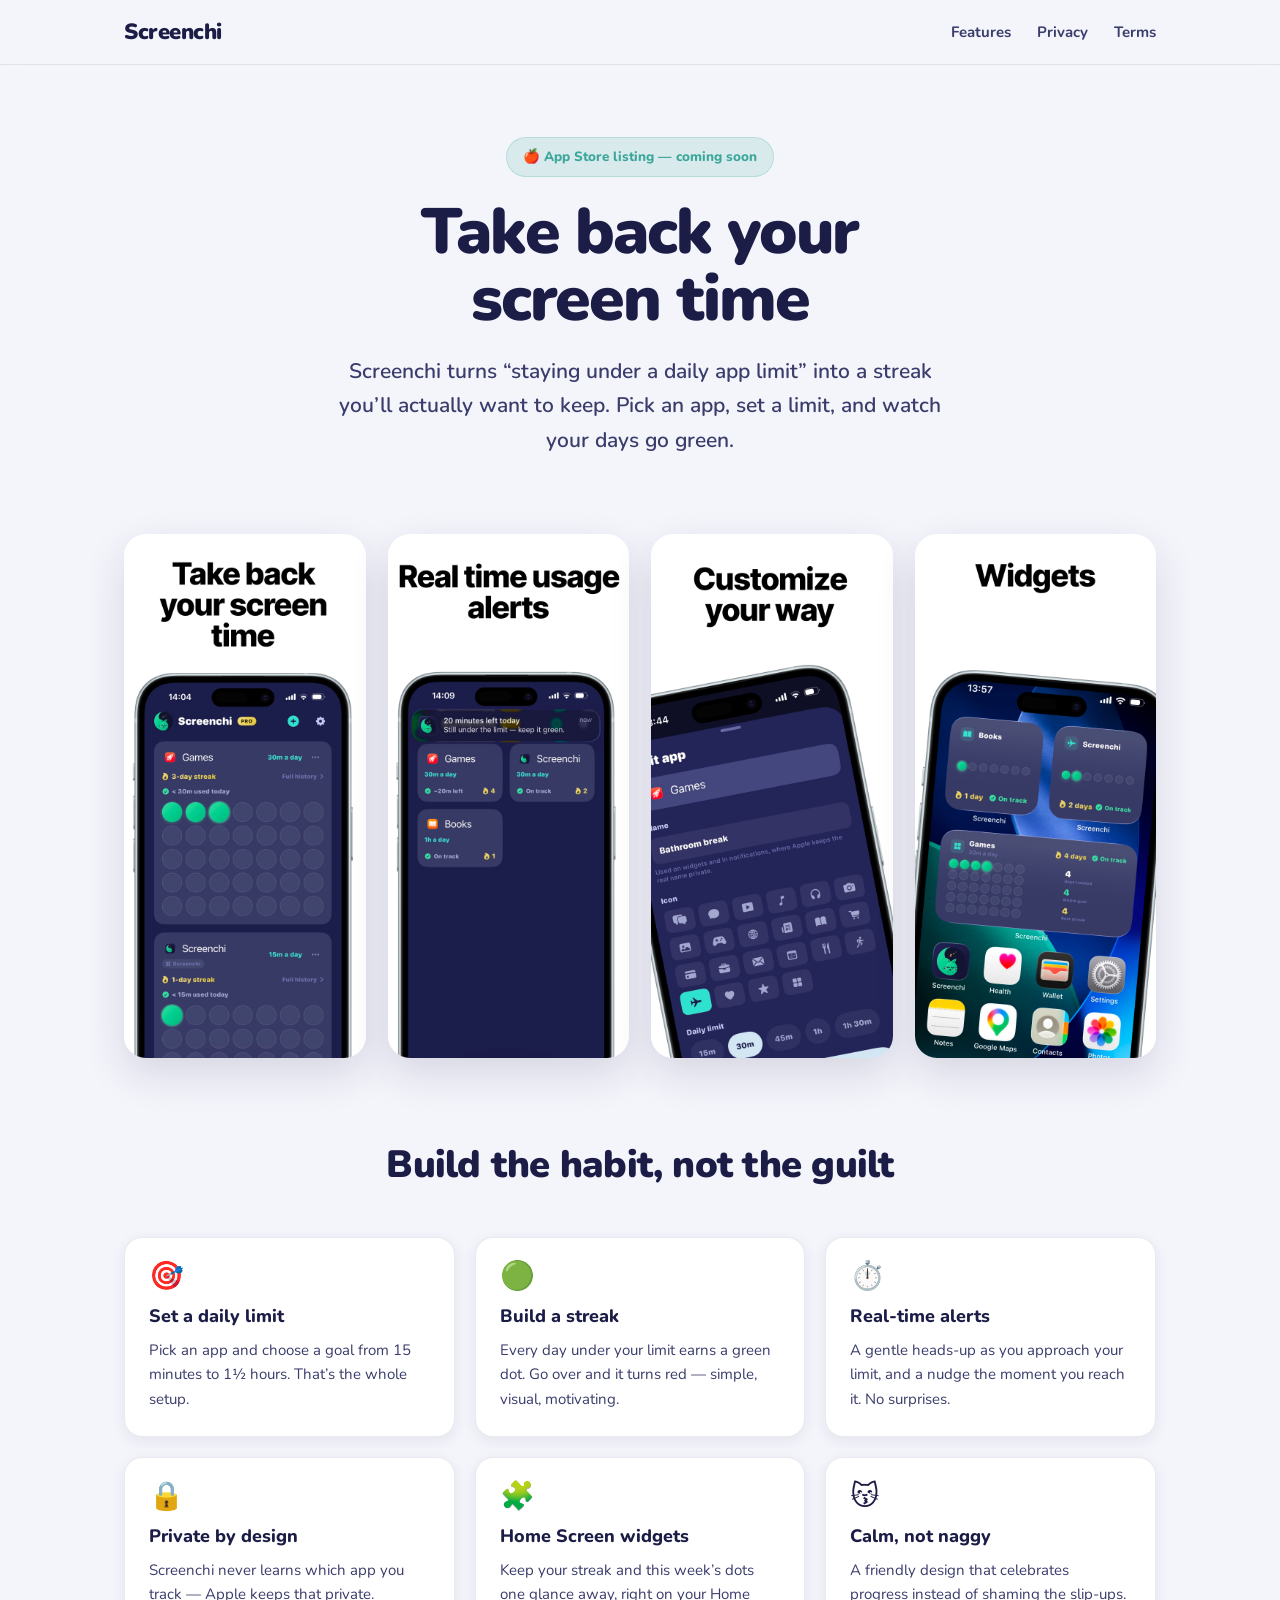
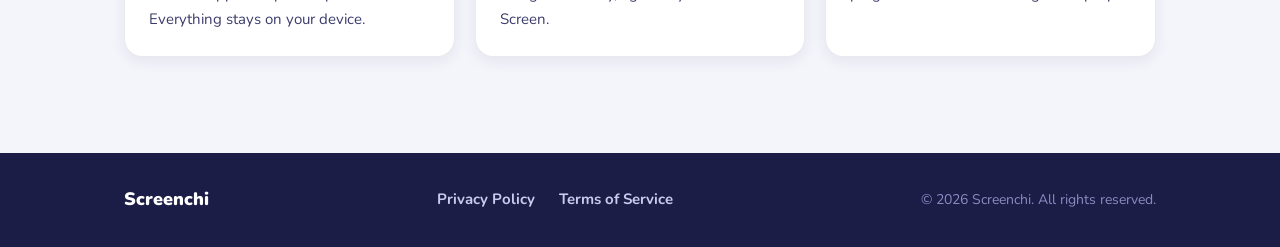
==== screenchi/index.html @ 092edccf "added /screenchi" ====
<!doctype html>
<html lang="en">
<head>
  <meta charset="utf-8">
  <meta name="viewport" content="width=device-width, initial-scale=1">
  <title>Screenchi — Take back your screen time</title>
  <meta name="description" content="Screenchi turns staying under a daily app limit into a streak. Pick an app, set a limit, and watch your days go green. Private by design. Coming soon to the App Store.">
  <meta property="og:title" content="Screenchi — Take back your screen time">
  <meta property="og:description" content="Turn staying under a daily app limit into a streak. Private by design. Coming soon to the App Store.">
  <meta property="og:type" content="website">
  <meta property="og:url" content="https://kasunala.github.io/screenchi/">
  <meta property="og:image" content="https://kasunala.github.io/screenchi/assets/screen-dashboard.png">
  <link rel="canonical" href="https://kasunala.github.io/screenchi/">
  <link rel="icon" href="data:image/svg+xml,%3Csvg xmlns='http://www.w3.org/2000/svg' viewBox='0 0 32 32'%3E%3Ccircle cx='16' cy='16' r='14' fill='%236fe0a6'/%3E%3C/svg%3E">
  <link rel="preconnect" href="https://fonts.googleapis.com">
  <link rel="preconnect" href="https://fonts.gstatic.com" crossorigin>
  <link href="https://fonts.googleapis.com/css2?family=Nunito:wght@400;600;700;800;900&display=swap" rel="stylesheet">
  <link rel="stylesheet" href="assets/styles.css">
</head>
<body>
  <header class="site-header">
    <div class="container header-inner">
      <a class="wordmark" href="index.html">Screenchi</a>
      <nav class="header-nav">
        <a href="#features">Features</a>
        <a href="privacy.html">Privacy</a>
        <a href="terms.html">Terms</a>
      </nav>
    </div>
  </header>

  <main>
    <section class="hero">
      <div class="container">
        <span class="pill">🍎 App Store listing — coming soon</span>
        <h1>Take back your screen time</h1>
        <p class="lede">Screenchi turns “staying under a daily app limit” into a streak you’ll actually want to keep. Pick an app, set a limit, and watch your days go green.</p>
      </div>
    </section>

    <section class="gallery" aria-label="Screenshots">
      <div class="container gallery-row">
        <figure><img src="assets/screen-dashboard.png" alt="Screenchi dashboard: daily app limits with a grid of green streak dots" loading="lazy" width="258"></figure>
        <figure><img src="assets/screen-alerts.png" alt="Real-time usage alert: 20 minutes left today, still under the limit" loading="lazy" width="258"></figure>
        <figure><img src="assets/screen-customize.png" alt="Customize a tracked app with a private nickname, icon, and daily limit" loading="lazy" width="258"></figure>
        <figure><img src="assets/screen-widgets.png" alt="Home Screen widgets showing streaks and dot grids" loading="lazy" width="258"></figure>
      </div>
    </section>

    <section id="features" class="features">
      <div class="container">
        <h2>Build the habit, not the guilt</h2>
        <div class="feature-grid">
          <div class="feature">
            <div class="feature-icon" aria-hidden="true">🎯</div>
            <h3>Set a daily limit</h3>
            <p>Pick an app and choose a goal from 15 minutes to 1½ hours. That’s the whole setup.</p>
          </div>
          <div class="feature">
            <div class="feature-icon" aria-hidden="true">🟢</div>
            <h3>Build a streak</h3>
            <p>Every day under your limit earns a green dot. Go over and it turns red — simple, visual, motivating.</p>
          </div>
          <div class="feature">
            <div class="feature-icon" aria-hidden="true">⏱️</div>
            <h3>Real-time alerts</h3>
            <p>A gentle heads-up as you approach your limit, and a nudge the moment you reach it. No surprises.</p>
          </div>
          <div class="feature">
            <div class="feature-icon" aria-hidden="true">🔒</div>
            <h3>Private by design</h3>
            <p>Screenchi never learns which app you track — Apple keeps that private. Everything stays on your device.</p>
          </div>
          <div class="feature">
            <div class="feature-icon" aria-hidden="true">🧩</div>
            <h3>Home Screen widgets</h3>
            <p>Keep your streak and this week’s dots one glance away, right on your Home Screen.</p>
          </div>
          <div class="feature">
            <div class="feature-icon" aria-hidden="true">😽</div>
            <h3>Calm, not naggy</h3>
            <p>A friendly design that celebrates progress instead of shaming the slip-ups.</p>
          </div>
        </div>
      </div>
    </section>
  </main>

  <footer class="site-footer">
    <div class="container footer-inner">
      <span class="footer-brand">Screenchi</span>
      <nav class="footer-nav">
        <a href="privacy.html">Privacy Policy</a>
        <a href="terms.html">Terms of Service</a>
      </nav>
      <span class="footer-copy">© 2026 Screenchi. All rights reserved.</span>
    </div>
  </footer>
</body>
</html>
---- screenchi/assets/styles.css ----
:root{
  --midnight:#1c1d47;
  --ink:#1c1d47;
  --ink-soft:#3a3c6b;
  --muted:#6f72a8;
  --mint:#2f9e6a;
  --mint-bright:#6fe0a6;
  --teal:#3aa79a;
  --yellow:#e0c94e;
  --bg:#f4f5fb;
  --surface:#ffffff;
  --border:rgba(28,29,71,.09);
  --shadow-sm:0 4px 14px rgba(28,29,71,.08);
  --shadow:0 16px 40px rgba(28,29,71,.14);
  --radius:18px;
}
*{box-sizing:border-box}
html{scroll-behavior:smooth}
body{
  margin:0;
  font-family:'Nunito',system-ui,-apple-system,"Segoe UI",Roboto,sans-serif;
  color:var(--ink);
  background:var(--bg);
  line-height:1.65;
  -webkit-font-smoothing:antialiased;
  text-rendering:optimizeLegibility;
}
img{max-width:100%;display:block}
a{color:var(--mint);text-decoration:none}
a:hover{text-decoration:underline}
.container{width:100%;max-width:1080px;margin:0 auto;padding:0 24px}

/* Header */
.site-header{position:sticky;top:0;z-index:10;background:rgba(244,245,251,.82);backdrop-filter:saturate(180%) blur(12px);-webkit-backdrop-filter:saturate(180%) blur(12px);border-bottom:1px solid var(--border)}
.header-inner{display:flex;align-items:center;justify-content:space-between;height:64px}
.wordmark{font-weight:900;font-size:22px;color:var(--midnight);letter-spacing:-.02em}
.wordmark:hover{text-decoration:none}
.header-nav a{color:var(--ink-soft);font-weight:700;font-size:15px;margin-left:22px}

/* Hero */
.hero{text-align:center;padding:72px 0 40px}
.pill{display:inline-block;background:rgba(58,167,154,.14);color:var(--teal);font-weight:800;font-size:13.5px;padding:8px 16px;border-radius:999px;border:1px solid rgba(58,167,154,.22)}
.hero h1{font-size:clamp(38px,7vw,64px);line-height:1.05;font-weight:900;letter-spacing:-.03em;margin:22px auto 0;max-width:12ch;color:var(--midnight)}
.lede{font-size:clamp(17px,2.3vw,21px);color:var(--ink-soft);max-width:620px;margin:20px auto 0;font-weight:600}

/* Gallery */
.gallery{padding:36px 0 12px}
.gallery-row{display:flex;flex-wrap:wrap;gap:22px;justify-content:center}
.gallery figure{margin:0;flex:1 1 220px;max-width:258px}
.gallery img{width:100%;border-radius:22px;box-shadow:var(--shadow)}

/* Features */
.features{padding:64px 0 40px}
.features h2{text-align:center;font-size:clamp(28px,4vw,38px);font-weight:900;letter-spacing:-.02em;color:var(--midnight);margin:0 0 40px}
.feature-grid{display:grid;grid-template-columns:repeat(auto-fit,minmax(260px,1fr));gap:20px}
.feature{background:var(--surface);border:1px solid var(--border);border-radius:var(--radius);padding:24px;box-shadow:var(--shadow-sm)}
.feature-icon{font-size:28px;line-height:1;margin-bottom:12px}
.feature h3{margin:0 0 6px;font-size:18px;font-weight:800;color:var(--midnight)}
.feature p{margin:0;color:var(--ink-soft);font-size:15px}

/* Footer */
.site-footer{background:var(--midnight);color:#c9cbee;margin-top:56px}
.footer-inner{display:flex;flex-wrap:wrap;align-items:center;justify-content:space-between;gap:14px;padding:32px 24px}
.footer-brand{font-weight:900;font-size:18px;color:#fff}
.footer-nav a{color:#c9cbee;font-weight:700;font-size:15px;margin-right:20px}
.footer-nav a:hover{color:#fff}
.footer-copy{color:#8a8cc0;font-size:14px}

/* Doc pages (privacy / terms) */
.doc{padding:40px 0 20px}
.doc-container{max-width:760px}
.doc-back{display:inline-block;font-weight:800;color:var(--ink-soft);margin-bottom:18px}
.doc h1{font-size:clamp(30px,5vw,42px);font-weight:900;letter-spacing:-.02em;color:var(--midnight);margin:0 0 6px}
.doc-meta{color:var(--muted);margin:0 0 22px}
.doc h2{font-size:22px;font-weight:800;color:var(--midnight);margin:34px 0 10px}
.doc h3{font-size:18px;font-weight:800;color:var(--midnight);margin:24px 0 8px}
.doc p,.doc li{color:var(--ink-soft);font-size:16px}
.doc ul{padding-left:22px}
.doc li{margin:6px 0}
.doc a{font-weight:700}
.callout{background:#fff7e6;border:1px solid #f0d98a;border-left:4px solid var(--yellow);border-radius:12px;padding:14px 18px;margin:0 0 26px;color:#6b5a1e;font-size:15px}
.callout strong{color:#5a4a12}
.doc code{background:rgba(28,29,71,.06);border-radius:6px;padding:1px 6px;font-size:.92em}

@media (max-width:560px){
  .header-nav a{margin-left:14px;font-size:14px}
  .hero{padding:48px 0 28px}
  .footer-inner{flex-direction:column;text-align:center;align-items:center}
  .footer-nav a{margin:0 10px}
}
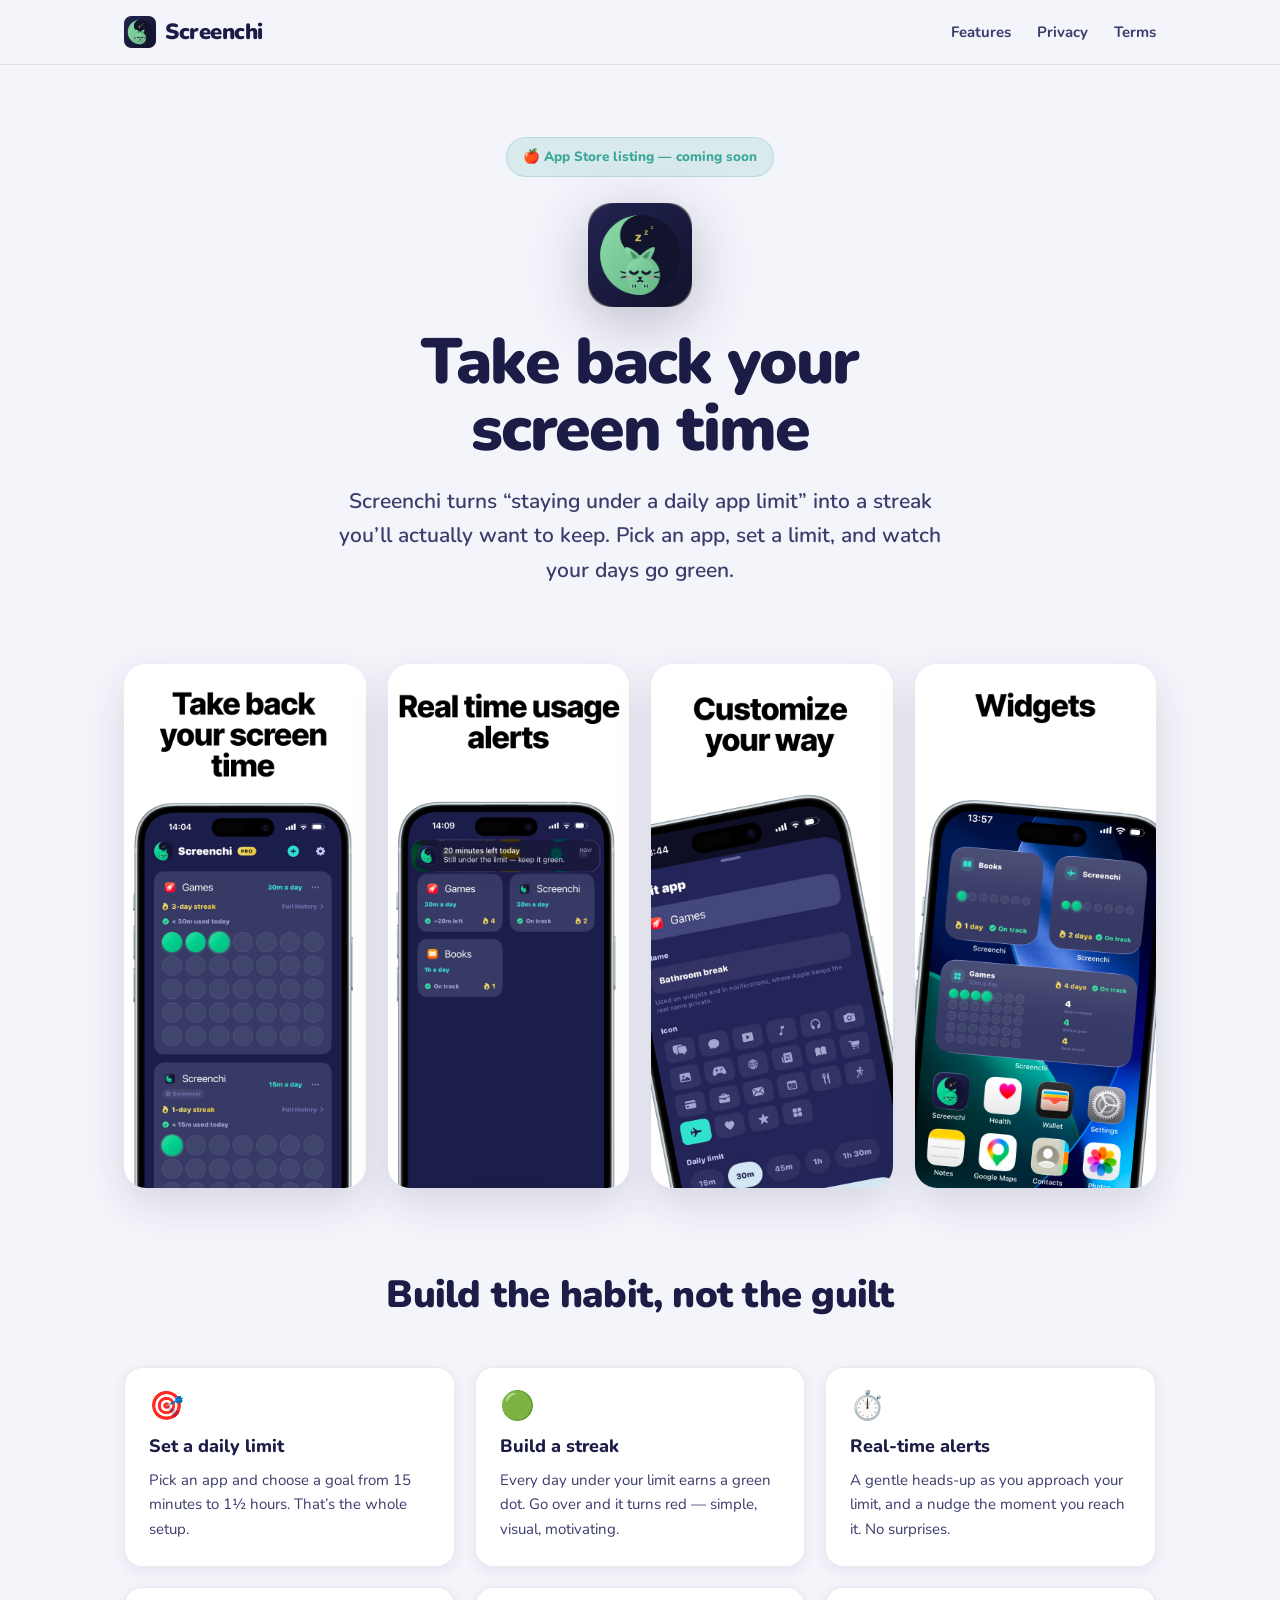
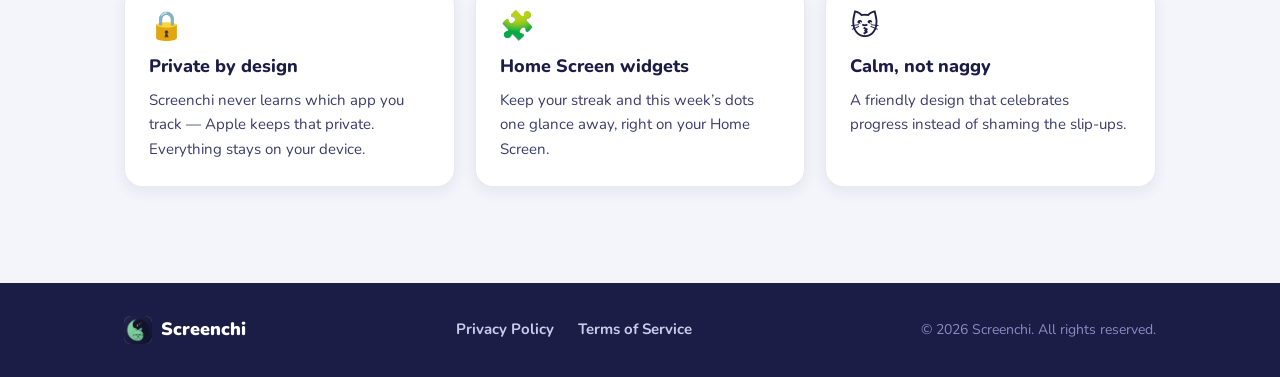
==== commit 47b55764: "Added the app icon" ====
--- a/screenchi/index.html
+++ b/screenchi/index.html
@@ -20,7 +20,7 @@
 <body>
   <header class="site-header">
     <div class="container header-inner">
-      <a class="wordmark" href="index.html">Screenchi</a>
+      <a class="wordmark" href="index.html"><img class="brand-icon" src="assets/app-icon.png" alt="">Screenchi</a>
       <nav class="header-nav">
         <a href="#features">Features</a>
         <a href="privacy.html">Privacy</a>
@@ -33,6 +33,7 @@
     <section class="hero">
       <div class="container">
         <span class="pill">🍎 App Store listing — coming soon</span>
+        <img class="hero-icon" src="assets/app-icon.png" alt="Screenchi app icon">
         <h1>Take back your screen time</h1>
         <p class="lede">Screenchi turns “staying under a daily app limit” into a streak you’ll actually want to keep. Pick an app, set a limit, and watch your days go green.</p>
       </div>
@@ -88,7 +89,7 @@
 
   <footer class="site-footer">
     <div class="container footer-inner">
-      <span class="footer-brand">Screenchi</span>
+      <span class="footer-brand"><img class="brand-icon-sm" src="assets/app-icon.png" alt="">Screenchi</span>
       <nav class="footer-nav">
         <a href="privacy.html">Privacy Policy</a>
         <a href="terms.html">Terms of Service</a>
--- a/screenchi/assets/styles.css
+++ b/screenchi/assets/styles.css
@@ -33,8 +33,9 @@
 /* Header */
 .site-header{position:sticky;top:0;z-index:10;background:rgba(244,245,251,.82);backdrop-filter:saturate(180%) blur(12px);-webkit-backdrop-filter:saturate(180%) blur(12px);border-bottom:1px solid var(--border)}
 .header-inner{display:flex;align-items:center;justify-content:space-between;height:64px}
-.wordmark{font-weight:900;font-size:22px;color:var(--midnight);letter-spacing:-.02em}
+.wordmark{display:inline-flex;align-items:center;gap:9px;font-weight:900;font-size:22px;color:var(--midnight);letter-spacing:-.02em}
 .wordmark:hover{text-decoration:none}
+.brand-icon{width:32px;height:32px;display:block}
 .header-nav a{color:var(--ink-soft);font-weight:700;font-size:15px;margin-left:22px}
 
 /* Hero */
@@ -42,6 +43,7 @@
 .pill{display:inline-block;background:rgba(58,167,154,.14);color:var(--teal);font-weight:800;font-size:13.5px;padding:8px 16px;border-radius:999px;border:1px solid rgba(58,167,154,.22)}
 .hero h1{font-size:clamp(38px,7vw,64px);line-height:1.05;font-weight:900;letter-spacing:-.03em;margin:22px auto 0;max-width:12ch;color:var(--midnight)}
 .lede{font-size:clamp(17px,2.3vw,21px);color:var(--ink-soft);max-width:620px;margin:20px auto 0;font-weight:600}
+.hero-icon{width:104px;height:104px;display:block;margin:26px auto 0;filter:drop-shadow(0 14px 30px rgba(28,29,71,.28))}
 
 /* Gallery */
 .gallery{padding:36px 0 12px}
@@ -61,7 +63,8 @@
 /* Footer */
 .site-footer{background:var(--midnight);color:#c9cbee;margin-top:56px}
 .footer-inner{display:flex;flex-wrap:wrap;align-items:center;justify-content:space-between;gap:14px;padding:32px 24px}
-.footer-brand{font-weight:900;font-size:18px;color:#fff}
+.footer-brand{display:inline-flex;align-items:center;gap:9px;font-weight:900;font-size:18px;color:#fff}
+.brand-icon-sm{width:28px;height:28px;display:block}
 .footer-nav a{color:#c9cbee;font-weight:700;font-size:15px;margin-right:20px}
 .footer-nav a:hover{color:#fff}
 .footer-copy{color:#8a8cc0;font-size:14px}
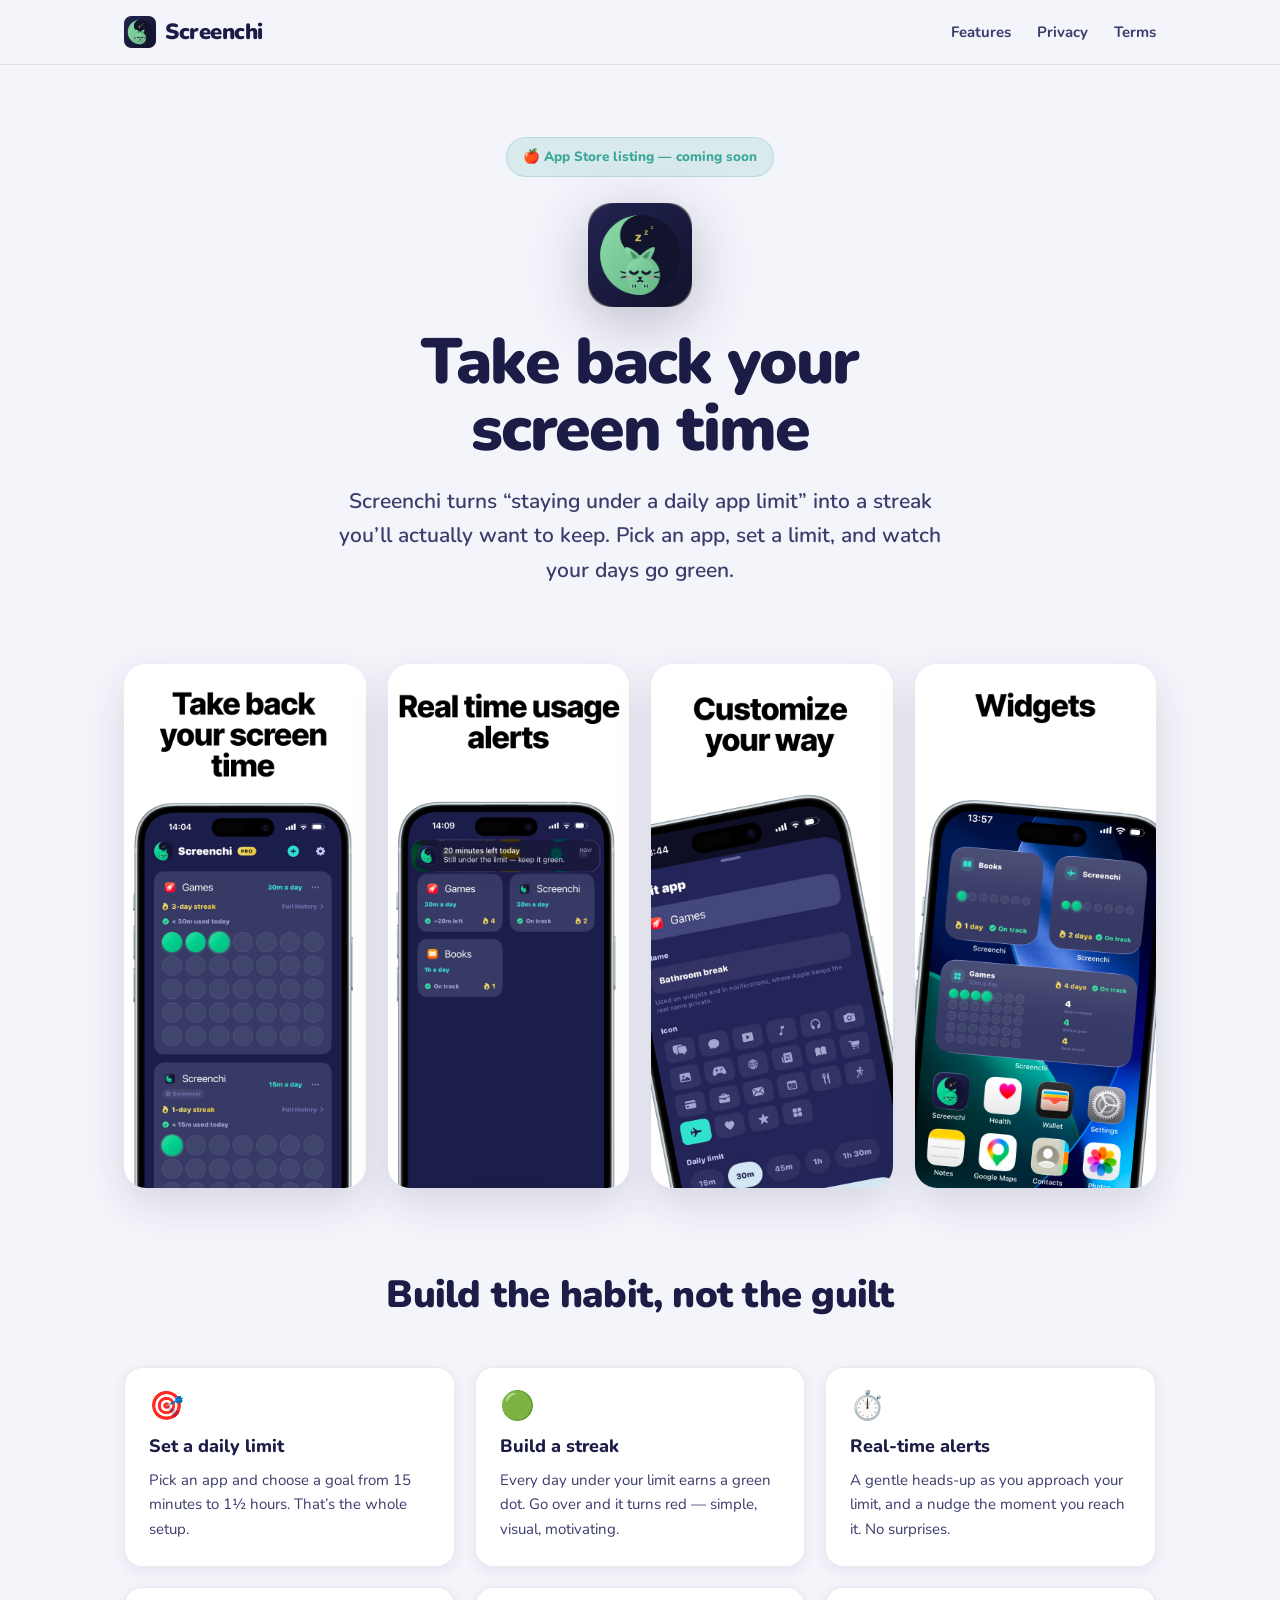
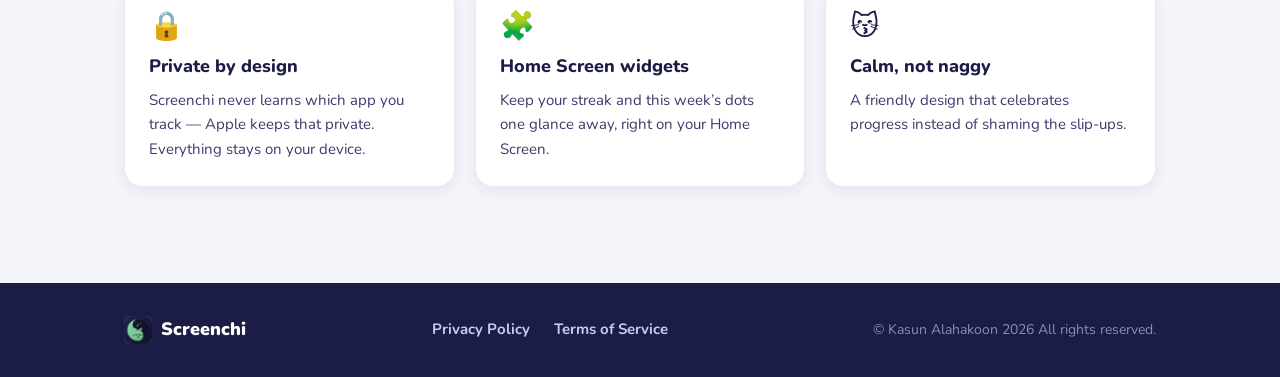
==== commit e0fab112: "Updated privacy and terms" ====
--- a/screenchi/index.html
+++ b/screenchi/index.html
@@ -94,7 +94,7 @@
         <a href="privacy.html">Privacy Policy</a>
         <a href="terms.html">Terms of Service</a>
       </nav>
-      <span class="footer-copy">© 2026 Screenchi. All rights reserved.</span>
+      <span class="footer-copy">© Kasun Alahakoon 2026 All rights reserved.</span>
     </div>
   </footer>
 </body>
